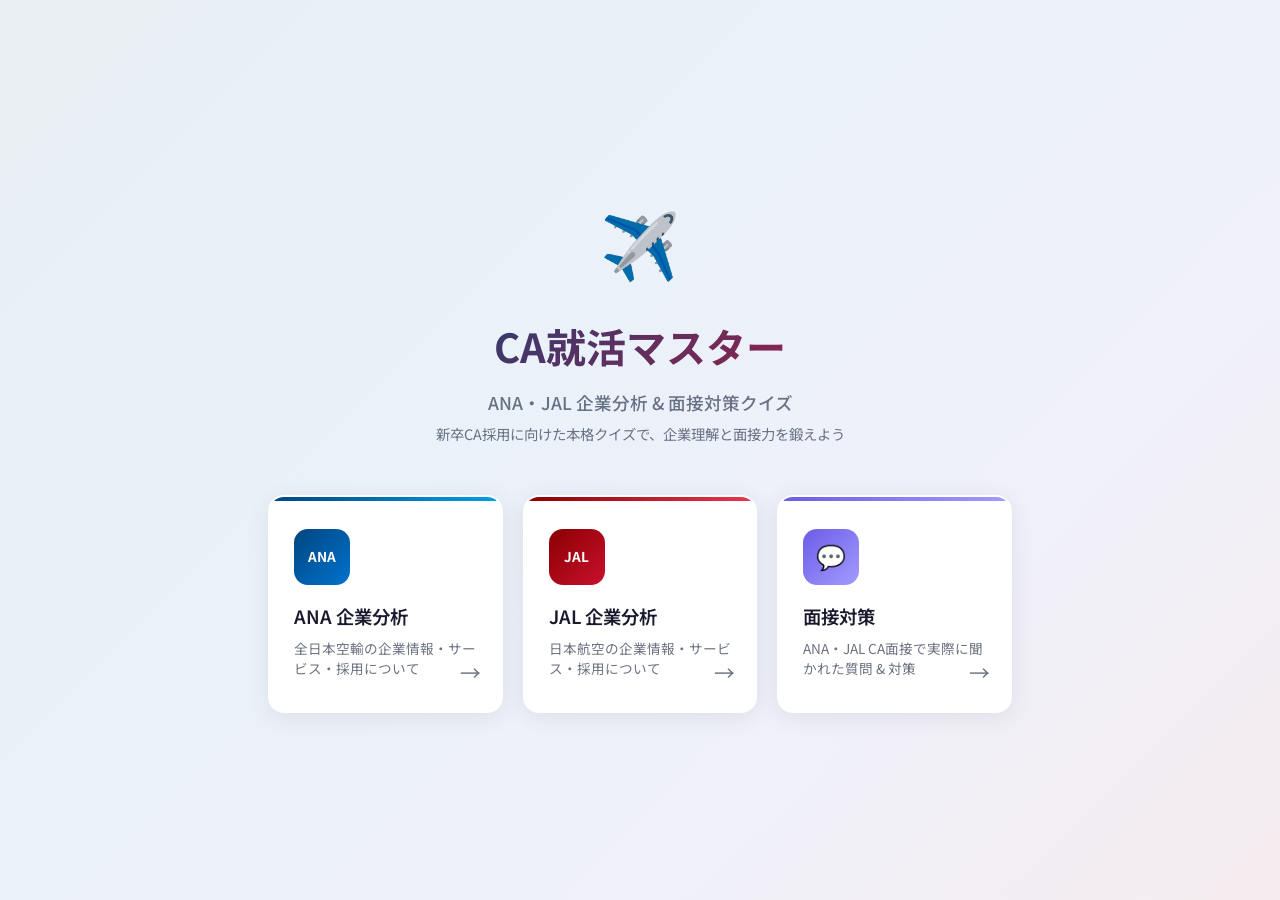
==== index.html @ 0b254e96 "CA就活マスター — ANA・JAL企業分析&面接対策クイズサイト" ====
<!DOCTYPE html>
<html lang="ja">
<head>
  <meta charset="UTF-8">
  <meta name="viewport" content="width=device-width, initial-scale=1.0">
  <title>CA就活マスター — ANA・JAL 企業分析 & 面接対策クイズ</title>
  <link rel="preconnect" href="https://fonts.googleapis.com">
  <link rel="preconnect" href="https://fonts.gstatic.com" crossorigin>
  <link href="https://fonts.googleapis.com/css2?family=Noto+Sans+JP:wght@300;400;500;600;700&display=swap" rel="stylesheet">
  <link rel="stylesheet" href="style.css">
  <link rel="manifest" href="manifest.json">
  <meta name="theme-color" content="#00467F">
  <meta name="apple-mobile-web-app-capable" content="yes">
  <meta name="apple-mobile-web-app-status-bar-style" content="black-translucent">
  <meta name="apple-mobile-web-app-title" content="CA就活マスター">
  <link rel="apple-touch-icon" href="icon-192.png">
</head>
<body>
  <!-- ===== Landing Page ===== -->
  <div id="landing" class="page active">
    <div class="hero">
      <div class="hero-bg"></div>
      <div class="hero-content">
        <div class="logo-icon">✈️</div>
        <h1>CA就活マスター</h1>
        <p class="subtitle">ANA・JAL 企業分析 & 面接対策クイズ</p>
        <p class="desc">新卒CA採用に向けた本格クイズで、企業理解と面接力を鍛えよう</p>

        <div class="mode-cards">
          <div class="mode-card ana-card" onclick="startQuiz('ana')">
            <div class="airline-logo ana-logo">ANA</div>
            <h3>ANA 企業分析</h3>
            <p>全日本空輸の企業情報・サービス・採用について</p>
            <span class="card-arrow">→</span>
          </div>
          <div class="mode-card jal-card" onclick="startQuiz('jal')">
            <div class="airline-logo jal-logo">JAL</div>
            <h3>JAL 企業分析</h3>
            <p>日本航空の企業情報・サービス・採用について</p>
            <span class="card-arrow">→</span>
          </div>
          <div class="mode-card interview-card" onclick="startQuiz('interview')">
            <div class="airline-logo interview-logo">💬</div>
            <h3>面接対策</h3>
            <p>ANA・JAL CA面接で実際に聞かれた質問 & 対策</p>
            <span class="card-arrow">→</span>
          </div>
        </div>
      </div>
    </div>
  </div>

  <!-- ===== Difficulty Select ===== -->
  <div id="difficulty" class="page">
    <div class="container">
      <button class="back-btn" onclick="goBack('landing')">← 戻る</button>
      <div class="difficulty-header">
        <div id="diff-icon" class="airline-logo"></div>
        <h2 id="diff-title"></h2>
      </div>
      <div class="difficulty-cards">
        <div class="diff-card beginner" onclick="selectDifficulty('beginner')">
          <div class="diff-badge">⭐</div>
          <h3>初級</h3>
          <p>基本的な企業情報・サービス知識</p>
          <span class="question-count">10問</span>
        </div>
        <div class="diff-card intermediate" onclick="selectDifficulty('intermediate')">
          <div class="diff-badge">⭐⭐</div>
          <h3>中級</h3>
          <p>より深い企業理解・業界知識</p>
          <span class="question-count">10問</span>
        </div>
        <div class="diff-card advanced" onclick="selectDifficulty('advanced')">
          <div class="diff-badge">⭐⭐⭐</div>
          <h3>上級</h3>
          <p>面接で差がつく専門知識</p>
          <span class="question-count">10問</span>
        </div>
      </div>
    </div>
  </div>

  <!-- ===== Quiz Page ===== -->
  <div id="quiz" class="page">
    <div class="container">
      <div class="quiz-header">
        <button class="back-btn" onclick="goBack('difficulty')">← 戻る</button>
        <div class="quiz-progress">
          <span id="q-current">1</span> / <span id="q-total">10</span>
        </div>
        <div class="progress-bar">
          <div id="progress-fill" class="progress-fill"></div>
        </div>
      </div>

      <div id="quiz-content" class="quiz-content">
        <div class="question-badge" id="q-badge"></div>
        <h2 id="q-text" class="question-text"></h2>

        <div id="choices" class="choices"></div>

        <div id="explanation" class="explanation hidden">
          <div id="exp-icon" class="exp-icon"></div>
          <p id="exp-text"></p>
          <p id="exp-source" class="exp-source"></p>
        </div>

        <button id="next-btn" class="next-btn hidden" onclick="nextQuestion()">
          次の問題 →
        </button>
      </div>
    </div>
  </div>

  <!-- ===== Result Page ===== -->
  <div id="result" class="page">
    <div class="container">
      <div class="result-card">
        <div id="result-icon" class="result-icon"></div>
        <h2 id="result-title"></h2>
        <div class="score-display">
          <span id="score-num" class="score-num"></span>
          <span class="score-label">/ 10 正解</span>
        </div>
        <div id="score-bar" class="score-bar">
          <div id="score-fill" class="score-fill"></div>
        </div>
        <p id="result-msg" class="result-msg"></p>

        <div id="result-review" class="result-review"></div>

        <div class="result-actions">
          <button class="retry-btn" onclick="retryQuiz()">もう一度チャレンジ</button>
          <button class="home-btn" onclick="goBack('landing')">トップに戻る</button>
        </div>
      </div>
    </div>
  </div>

  <script src="quiz-data.js"></script>
  <script src="app.js"></script>
  <script>
    if ('serviceWorker' in navigator) {
      navigator.serviceWorker.register('/sw.js');
    }
  </script>
</body>
</html>
---- style.css ----
/* ===== Reset & Base ===== */
*, *::before, *::after {
  margin: 0;
  padding: 0;
  box-sizing: border-box;
}

:root {
  --ana-blue: #00467F;
  --ana-light: #0072CE;
  --ana-accent: #00A0E9;
  --jal-red: #C8102E;
  --jal-dark: #8B0000;
  --jal-accent: #E8384F;
  --interview-purple: #6C5CE7;
  --interview-light: #A29BFE;
  --bg: #F8FAFB;
  --card-bg: #FFFFFF;
  --text: #1A1A2E;
  --text-sub: #6B7280;
  --correct: #10B981;
  --wrong: #EF4444;
  --border: #E5E7EB;
  --shadow: 0 4px 24px rgba(0,0,0,0.08);
  --shadow-hover: 0 8px 32px rgba(0,0,0,0.12);
  --radius: 16px;
  --radius-sm: 12px;
}

body {
  font-family: 'Noto Sans JP', sans-serif;
  background: var(--bg);
  color: var(--text);
  line-height: 1.7;
  -webkit-font-smoothing: antialiased;
  overflow-x: hidden;
}

/* ===== Page System ===== */
.page {
  display: none;
  min-height: 100vh;
  animation: fadeIn 0.4s ease;
}
.page.active {
  display: block;
}

@keyframes fadeIn {
  from { opacity: 0; transform: translateY(12px); }
  to { opacity: 1; transform: translateY(0); }
}

@keyframes slideUp {
  from { opacity: 0; transform: translateY(20px); }
  to { opacity: 1; transform: translateY(0); }
}

@keyframes pop {
  0% { transform: scale(0.8); opacity: 0; }
  60% { transform: scale(1.05); }
  100% { transform: scale(1); opacity: 1; }
}

@keyframes shake {
  0%, 100% { transform: translateX(0); }
  20%, 60% { transform: translateX(-6px); }
  40%, 80% { transform: translateX(6px); }
}

.container {
  max-width: 720px;
  margin: 0 auto;
  padding: 24px 20px;
}

/* ===== Hero / Landing ===== */
.hero {
  min-height: 100vh;
  display: flex;
  align-items: center;
  justify-content: center;
  position: relative;
  overflow: hidden;
}

.hero-bg {
  position: absolute;
  inset: 0;
  background: linear-gradient(135deg, #00467F 0%, #0072CE 30%, #6C5CE7 70%, #C8102E 100%);
  opacity: 0.06;
}

.hero-content {
  text-align: center;
  padding: 40px 20px;
  max-width: 800px;
  width: 100%;
}

.logo-icon {
  font-size: 64px;
  margin-bottom: 16px;
  animation: pop 0.6s ease;
}

.hero h1 {
  font-size: 2.5rem;
  font-weight: 700;
  background: linear-gradient(135deg, var(--ana-blue), var(--jal-red));
  -webkit-background-clip: text;
  -webkit-text-fill-color: transparent;
  background-clip: text;
  margin-bottom: 8px;
}

.subtitle {
  font-size: 1.1rem;
  color: var(--text-sub);
  font-weight: 500;
  margin-bottom: 4px;
}

.desc {
  font-size: 0.9rem;
  color: var(--text-sub);
  margin-bottom: 48px;
}

/* ===== Mode Cards ===== */
.mode-cards {
  display: grid;
  grid-template-columns: repeat(auto-fit, minmax(220px, 1fr));
  gap: 20px;
  padding: 0 8px;
}

.mode-card {
  background: var(--card-bg);
  border-radius: var(--radius);
  padding: 32px 24px;
  cursor: pointer;
  transition: all 0.3s ease;
  box-shadow: var(--shadow);
  border: 2px solid transparent;
  position: relative;
  overflow: hidden;
  text-align: left;
}

.mode-card::before {
  content: '';
  position: absolute;
  top: 0;
  left: 0;
  right: 0;
  height: 4px;
}

.ana-card::before { background: linear-gradient(90deg, var(--ana-blue), var(--ana-accent)); }
.jal-card::before { background: linear-gradient(90deg, var(--jal-dark), var(--jal-accent)); }
.interview-card::before { background: linear-gradient(90deg, var(--interview-purple), var(--interview-light)); }

.mode-card:hover {
  transform: translateY(-4px);
  box-shadow: var(--shadow-hover);
}
.ana-card:hover { border-color: var(--ana-accent); }
.jal-card:hover { border-color: var(--jal-accent); }
.interview-card:hover { border-color: var(--interview-light); }

.airline-logo {
  width: 56px;
  height: 56px;
  border-radius: 14px;
  display: flex;
  align-items: center;
  justify-content: center;
  font-weight: 700;
  font-size: 0.85rem;
  color: white;
  margin-bottom: 16px;
}

.ana-logo { background: linear-gradient(135deg, var(--ana-blue), var(--ana-light)); }
.jal-logo { background: linear-gradient(135deg, var(--jal-dark), var(--jal-red)); }
.interview-logo { background: linear-gradient(135deg, var(--interview-purple), var(--interview-light)); font-size: 1.5rem; }

.mode-card h3 {
  font-size: 1.15rem;
  font-weight: 600;
  margin-bottom: 6px;
}

.mode-card p {
  font-size: 0.85rem;
  color: var(--text-sub);
  line-height: 1.5;
}

.card-arrow {
  position: absolute;
  bottom: 20px;
  right: 20px;
  font-size: 1.3rem;
  color: var(--text-sub);
  transition: transform 0.3s;
}
.mode-card:hover .card-arrow {
  transform: translateX(4px);
}

/* ===== Back Button ===== */
.back-btn {
  background: none;
  border: none;
  color: var(--text-sub);
  font-size: 0.95rem;
  cursor: pointer;
  padding: 8px 0;
  font-family: inherit;
  transition: color 0.2s;
}
.back-btn:hover {
  color: var(--text);
}

/* ===== Difficulty Page ===== */
.difficulty-header {
  text-align: center;
  margin: 24px 0 40px;
}
.difficulty-header .airline-logo {
  margin: 0 auto 12px;
}
.difficulty-header h2 {
  font-size: 1.5rem;
  font-weight: 600;
}

.difficulty-cards {
  display: grid;
  gap: 16px;
}

.diff-card {
  background: var(--card-bg);
  border-radius: var(--radius);
  padding: 28px 24px;
  cursor: pointer;
  transition: all 0.3s ease;
  box-shadow: var(--shadow);
  border: 2px solid transparent;
  display: flex;
  align-items: center;
  gap: 20px;
  position: relative;
}

.diff-card:hover {
  transform: translateY(-2px);
  box-shadow: var(--shadow-hover);
  border-color: var(--ana-accent);
}

.diff-badge {
  font-size: 1.2rem;
  flex-shrink: 0;
  width: 48px;
  text-align: center;
}

.diff-card h3 {
  font-size: 1.1rem;
  font-weight: 600;
  margin-bottom: 2px;
}

.diff-card p {
  font-size: 0.85rem;
  color: var(--text-sub);
}

.question-count {
  position: absolute;
  right: 24px;
  top: 50%;
  transform: translateY(-50%);
  background: var(--bg);
  padding: 4px 12px;
  border-radius: 20px;
  font-size: 0.8rem;
  color: var(--text-sub);
  font-weight: 500;
}

/* ===== Quiz Page ===== */
.quiz-header {
  margin-bottom: 32px;
}

.quiz-progress {
  text-align: center;
  font-size: 0.9rem;
  color: var(--text-sub);
  margin: 16px 0 8px;
  font-weight: 500;
}
#q-current { font-weight: 700; color: var(--text); font-size: 1.1rem; }

.progress-bar {
  height: 6px;
  background: var(--border);
  border-radius: 3px;
  overflow: hidden;
}
.progress-fill {
  height: 100%;
  background: linear-gradient(90deg, var(--ana-blue), var(--ana-accent));
  border-radius: 3px;
  transition: width 0.4s ease;
  width: 10%;
}

.quiz-content {
  background: var(--card-bg);
  border-radius: var(--radius);
  padding: 36px 28px;
  box-shadow: var(--shadow);
  animation: slideUp 0.4s ease;
}

.question-badge {
  display: inline-block;
  padding: 4px 14px;
  border-radius: 20px;
  font-size: 0.75rem;
  font-weight: 600;
  margin-bottom: 16px;
  color: white;
}
.question-badge.ana { background: var(--ana-blue); }
.question-badge.jal { background: var(--jal-red); }
.question-badge.interview { background: var(--interview-purple); }

.question-text {
  font-size: 1.15rem;
  font-weight: 600;
  line-height: 1.8;
  margin-bottom: 28px;
}

/* ===== Choices ===== */
.choices {
  display: grid;
  gap: 12px;
}

.choice-btn {
  width: 100%;
  text-align: left;
  padding: 16px 20px;
  border: 2px solid var(--border);
  border-radius: var(--radius-sm);
  background: var(--card-bg);
  font-size: 0.95rem;
  font-family: inherit;
  cursor: pointer;
  transition: all 0.2s ease;
  line-height: 1.6;
  display: flex;
  align-items: flex-start;
  gap: 12px;
}

.choice-label {
  flex-shrink: 0;
  width: 28px;
  height: 28px;
  border-radius: 8px;
  background: var(--bg);
  display: flex;
  align-items: center;
  justify-content: center;
  font-weight: 600;
  font-size: 0.85rem;
  color: var(--text-sub);
  transition: all 0.2s;
}

.choice-btn:hover:not(.answered) {
  border-color: var(--ana-accent);
  background: #F0F9FF;
}
.choice-btn:hover:not(.answered) .choice-label {
  background: var(--ana-accent);
  color: white;
}

.choice-btn.correct {
  border-color: var(--correct);
  background: #ECFDF5;
  animation: pop 0.3s ease;
}
.choice-btn.correct .choice-label {
  background: var(--correct);
  color: white;
}

.choice-btn.wrong {
  border-color: var(--wrong);
  background: #FEF2F2;
  animation: shake 0.4s ease;
}
.choice-btn.wrong .choice-label {
  background: var(--wrong);
  color: white;
}

.choice-btn.answered {
  cursor: default;
  opacity: 0.7;
}
.choice-btn.correct.answered,
.choice-btn.wrong.answered {
  opacity: 1;
}

/* ===== Explanation ===== */
.explanation {
  margin-top: 24px;
  padding: 20px;
  border-radius: var(--radius-sm);
  background: #F0F9FF;
  border-left: 4px solid var(--ana-accent);
  animation: slideUp 0.3s ease;
}
.explanation.wrong-exp {
  background: #FFF7ED;
  border-left-color: #F59E0B;
}

.exp-icon {
  font-size: 1.2rem;
  margin-bottom: 8px;
}

.explanation p {
  font-size: 0.9rem;
  line-height: 1.7;
}

.exp-source {
  margin-top: 8px;
  font-size: 0.8rem;
  color: var(--text-sub);
  font-style: italic;
}

.hidden {
  display: none !important;
}

/* ===== Next Button ===== */
.next-btn {
  display: block;
  width: 100%;
  margin-top: 24px;
  padding: 16px;
  border: none;
  border-radius: var(--radius-sm);
  background: linear-gradient(135deg, var(--ana-blue), var(--ana-accent));
  color: white;
  font-size: 1rem;
  font-weight: 600;
  font-family: inherit;
  cursor: pointer;
  transition: all 0.3s;
}
.next-btn:hover {
  transform: translateY(-1px);
  box-shadow: 0 4px 16px rgba(0,114,206,0.3);
}

/* ===== Result Page ===== */
.result-card {
  background: var(--card-bg);
  border-radius: var(--radius);
  padding: 48px 32px;
  box-shadow: var(--shadow);
  text-align: center;
  margin-top: 40px;
  animation: pop 0.5s ease;
}

.result-icon {
  font-size: 64px;
  margin-bottom: 16px;
}

.result-card h2 {
  font-size: 1.5rem;
  font-weight: 700;
  margin-bottom: 24px;
}

.score-display {
  display: flex;
  align-items: baseline;
  justify-content: center;
  gap: 8px;
  margin-bottom: 16px;
}

.score-num {
  font-size: 3.5rem;
  font-weight: 700;
  background: linear-gradient(135deg, var(--ana-blue), var(--ana-accent));
  -webkit-background-clip: text;
  -webkit-text-fill-color: transparent;
  background-clip: text;
}

.score-label {
  font-size: 1.1rem;
  color: var(--text-sub);
}

.score-bar {
  height: 8px;
  background: var(--border);
  border-radius: 4px;
  overflow: hidden;
  margin-bottom: 24px;
  max-width: 300px;
  margin-left: auto;
  margin-right: auto;
}

.score-fill {
  height: 100%;
  border-radius: 4px;
  transition: width 1s ease;
  width: 0%;
}

.result-msg {
  font-size: 0.95rem;
  color: var(--text-sub);
  line-height: 1.7;
  margin-bottom: 32px;
}

/* ===== Result Review ===== */
.result-review {
  text-align: left;
  margin-bottom: 32px;
}

.review-item {
  padding: 14px 16px;
  border-radius: var(--radius-sm);
  margin-bottom: 8px;
  font-size: 0.85rem;
  line-height: 1.6;
  display: flex;
  align-items: flex-start;
  gap: 10px;
}

.review-item.review-correct {
  background: #ECFDF5;
}
.review-item.review-wrong {
  background: #FEF2F2;
}

.review-icon {
  flex-shrink: 0;
  font-size: 1rem;
}

.review-text {
  flex: 1;
}

.review-q {
  font-weight: 500;
  margin-bottom: 2px;
}

.review-a {
  color: var(--text-sub);
  font-size: 0.8rem;
}

/* ===== Result Actions ===== */
.result-actions {
  display: flex;
  gap: 12px;
  justify-content: center;
  flex-wrap: wrap;
}

.retry-btn, .home-btn {
  padding: 14px 32px;
  border-radius: var(--radius-sm);
  font-size: 0.95rem;
  font-weight: 600;
  font-family: inherit;
  cursor: pointer;
  transition: all 0.3s;
  border: none;
}

.retry-btn {
  background: linear-gradient(135deg, var(--ana-blue), var(--ana-accent));
  color: white;
}
.retry-btn:hover {
  transform: translateY(-1px);
  box-shadow: 0 4px 16px rgba(0,114,206,0.3);
}

.home-btn {
  background: var(--bg);
  color: var(--text);
  border: 2px solid var(--border);
}
.home-btn:hover {
  border-color: var(--ana-accent);
}

/* ===== Responsive ===== */
@media (max-width: 640px) {
  .hero h1 { font-size: 1.8rem; }
  .mode-cards { grid-template-columns: 1fr; }
  .quiz-content { padding: 24px 18px; }
  .result-card { padding: 32px 20px; }
  .score-num { font-size: 2.8rem; }
  .question-count { position: static; margin-top: 8px; display: inline-block; }
  .diff-card { flex-wrap: wrap; }
}
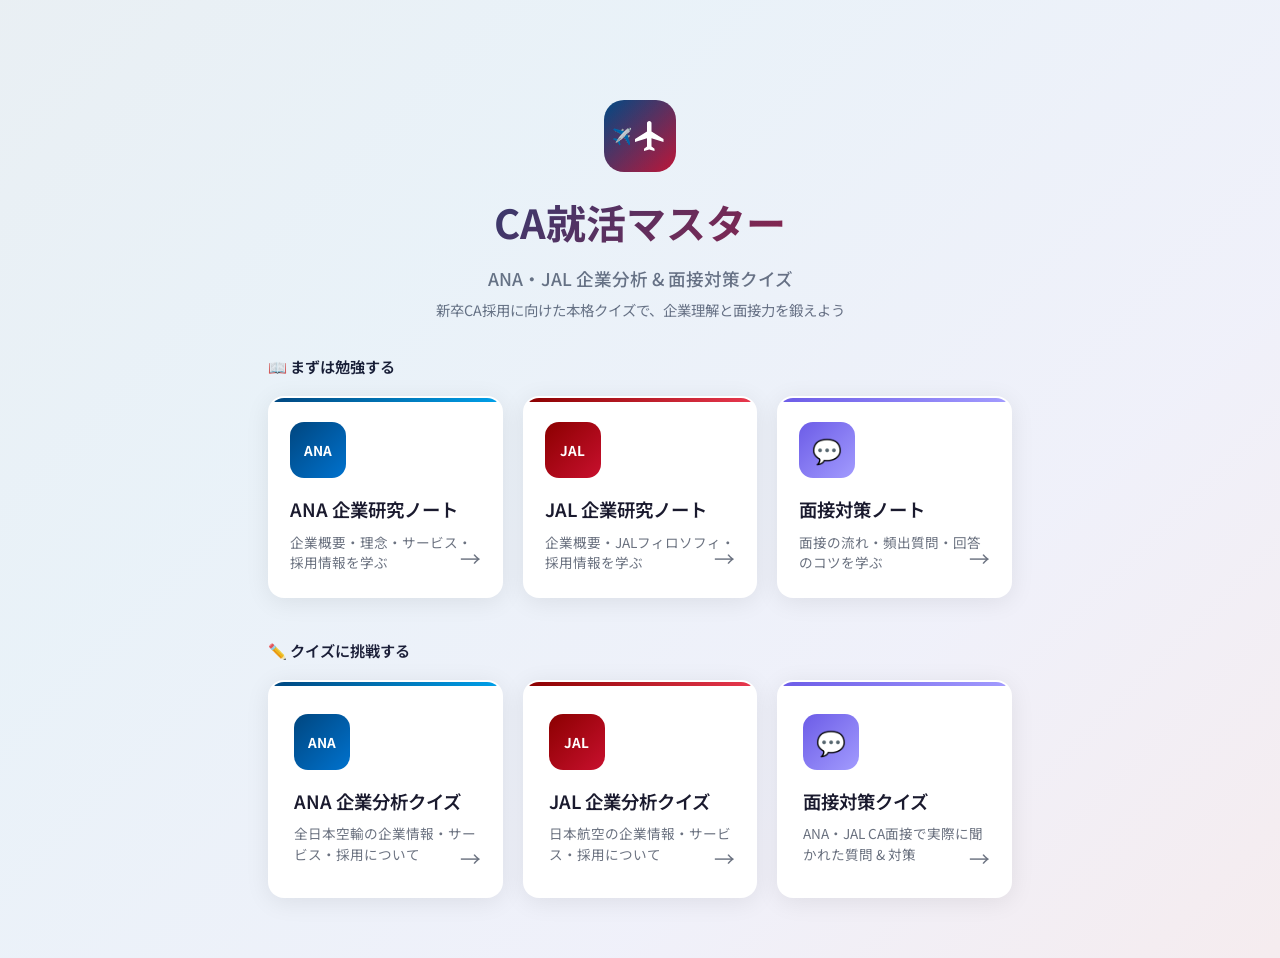
==== commit 6573c448: "feat: 勉強ページ・間違い問題まとめ・出典リンク・トップ戻りボタン追加" ====
--- a/index.html
+++ b/index.html
@@ -16,6 +16,11 @@
   <link rel="apple-touch-icon" href="icon-192.png">
 </head>
 <body>
+  <!-- ===== Scroll to Top Button ===== -->
+  <button id="scroll-top-btn" class="scroll-top-btn" onclick="scrollToTop()" title="トップに戻る">
+    ✈️
+  </button>
+
   <!-- ===== Landing Page ===== -->
   <div id="landing" class="page active">
     <div class="hero">
@@ -26,26 +31,61 @@
         <p class="subtitle">ANA・JAL 企業分析 & 面接対策クイズ</p>
         <p class="desc">新卒CA採用に向けた本格クイズで、企業理解と面接力を鍛えよう</p>
 
+        <div class="section-label">📖 まずは勉強する</div>
+        <div class="mode-cards study-cards">
+          <div class="mode-card study-card ana-card" onclick="showStudy('ana')">
+            <div class="airline-logo ana-logo">ANA</div>
+            <h3>ANA 企業研究ノート</h3>
+            <p>企業概要・理念・サービス・採用情報を学ぶ</p>
+            <span class="card-arrow">→</span>
+          </div>
+          <div class="mode-card study-card jal-card" onclick="showStudy('jal')">
+            <div class="airline-logo jal-logo">JAL</div>
+            <h3>JAL 企業研究ノート</h3>
+            <p>企業概要・JALフィロソフィ・採用情報を学ぶ</p>
+            <span class="card-arrow">→</span>
+          </div>
+          <div class="mode-card study-card interview-card" onclick="showStudy('interview')">
+            <div class="airline-logo interview-logo">💬</div>
+            <h3>面接対策ノート</h3>
+            <p>面接の流れ・頻出質問・回答のコツを学ぶ</p>
+            <span class="card-arrow">→</span>
+          </div>
+        </div>
+
+        <div class="section-label" style="margin-top:40px;">✏️ クイズに挑戦する</div>
         <div class="mode-cards">
           <div class="mode-card ana-card" onclick="startQuiz('ana')">
             <div class="airline-logo ana-logo">ANA</div>
-            <h3>ANA 企業分析</h3>
+            <h3>ANA 企業分析クイズ</h3>
             <p>全日本空輸の企業情報・サービス・採用について</p>
             <span class="card-arrow">→</span>
           </div>
           <div class="mode-card jal-card" onclick="startQuiz('jal')">
             <div class="airline-logo jal-logo">JAL</div>
-            <h3>JAL 企業分析</h3>
+            <h3>JAL 企業分析クイズ</h3>
             <p>日本航空の企業情報・サービス・採用について</p>
             <span class="card-arrow">→</span>
           </div>
           <div class="mode-card interview-card" onclick="startQuiz('interview')">
             <div class="airline-logo interview-logo">💬</div>
-            <h3>面接対策</h3>
+            <h3>面接対策クイズ</h3>
             <p>ANA・JAL CA面接で実際に聞かれた質問 & 対策</p>
             <span class="card-arrow">→</span>
           </div>
         </div>
+      </div>
+    </div>
+  </div>
+
+  <!-- ===== Study Page ===== -->
+  <div id="study" class="page">
+    <div class="container">
+      <button class="back-btn" onclick="goBack('landing')">← トップに戻る</button>
+      <div id="study-content" class="study-content"></div>
+      <div class="study-actions">
+        <button class="retry-btn" id="study-quiz-btn" onclick="startQuizFromStudy()">📝 このジャンルのクイズに挑戦 →</button>
+        <button class="home-btn" onclick="goBack('landing')">← トップに戻る</button>
       </div>
     </div>
   </div>
@@ -128,7 +168,18 @@
         </div>
         <p id="result-msg" class="result-msg"></p>
 
-        <div id="result-review" class="result-review"></div>
+        <!-- Wrong answers summary -->
+        <div id="wrong-summary" class="wrong-summary hidden">
+          <h3 class="wrong-summary-title">❌ 間違えた問題まとめ</h3>
+          <p class="wrong-summary-desc">復習して次は正解を目指そう！</p>
+          <div id="wrong-list" class="wrong-list"></div>
+        </div>
+
+        <!-- Full review toggle -->
+        <details class="review-details">
+          <summary class="review-toggle">📋 全問の解答一覧を見る</summary>
+          <div id="result-review" class="result-review"></div>
+        </details>
 
         <div class="result-actions">
           <button class="retry-btn" onclick="retryQuiz()">もう一度チャレンジ</button>
@@ -139,6 +190,7 @@
   </div>
 
   <script src="quiz-data.js"></script>
+  <script src="study-data.js"></script>
   <script src="app.js"></script>
   <script>
     if ('serviceWorker' in navigator) {
--- a/style.css
+++ b/style.css
@@ -74,14 +74,58 @@
   padding: 24px 20px;
 }
 
+/* ===== Scroll to Top Button ===== */
+.scroll-top-btn {
+  position: fixed;
+  bottom: 24px;
+  right: 24px;
+  width: 52px;
+  height: 52px;
+  border-radius: 50%;
+  background: linear-gradient(135deg, var(--ana-blue), var(--ana-accent));
+  border: none;
+  cursor: pointer;
+  box-shadow: 0 4px 16px rgba(0,70,127,0.35);
+  z-index: 1000;
+  opacity: 0;
+  transform: translateY(20px);
+  transition: all 0.3s ease;
+  pointer-events: none;
+  display: flex;
+  align-items: center;
+  justify-content: center;
+}
+
+.scroll-top-btn.visible {
+  opacity: 1;
+  transform: translateY(0);
+  pointer-events: all;
+}
+
+.scroll-top-btn:hover {
+  transform: translateY(-3px);
+  box-shadow: 0 6px 24px rgba(0,70,127,0.45);
+}
+
+.scroll-top-btn::before {
+  content: '';
+  display: block;
+  width: 12px;
+  height: 12px;
+  border-top: 3px solid white;
+  border-right: 3px solid white;
+  transform: rotate(-45deg) translateY(3px);
+}
+
 /* ===== Hero / Landing ===== */
 .hero {
   min-height: 100vh;
   display: flex;
-  align-items: center;
+  align-items: flex-start;
   justify-content: center;
   position: relative;
   overflow: hidden;
+  padding-top: 60px;
 }
 
 .hero-bg {
@@ -93,15 +137,31 @@
 
 .hero-content {
   text-align: center;
-  padding: 40px 20px;
+  padding: 40px 20px 60px;
   max-width: 800px;
   width: 100%;
 }
 
 .logo-icon {
-  font-size: 64px;
-  margin-bottom: 16px;
+  width: 72px;
+  height: 72px;
+  margin: 0 auto 16px;
+  background: linear-gradient(135deg, var(--ana-blue), var(--jal-red));
+  border-radius: 20px;
+  display: flex;
+  align-items: center;
+  justify-content: center;
   animation: pop 0.6s ease;
+}
+
+.logo-icon::after {
+  content: '';
+  display: block;
+  width: 36px;
+  height: 36px;
+  background: white;
+  -webkit-mask: url("data:image/svg+xml,%3Csvg xmlns='http://www.w3.org/2000/svg' viewBox='0 0 24 24'%3E%3Cpath d='M21 16v-2l-8-5V3.5c0-.83-.67-1.5-1.5-1.5S10 2.67 10 3.5V9l-8 5v2l8-2.5V19l-2 1.5V22l3.5-1 3.5 1v-1.5L13 19v-5.5l8 2.5z'/%3E%3C/svg%3E") center/contain no-repeat;
+  mask: url("data:image/svg+xml,%3Csvg xmlns='http://www.w3.org/2000/svg' viewBox='0 0 24 24'%3E%3Cpath d='M21 16v-2l-8-5V3.5c0-.83-.67-1.5-1.5-1.5S10 2.67 10 3.5V9l-8 5v2l8-2.5V19l-2 1.5V22l3.5-1 3.5 1v-1.5L13 19v-5.5l8 2.5z'/%3E%3C/svg%3E") center/contain no-repeat;
 }
 
 .hero h1 {
@@ -124,7 +184,17 @@
 .desc {
   font-size: 0.9rem;
   color: var(--text-sub);
-  margin-bottom: 48px;
+  margin-bottom: 32px;
+}
+
+/* ===== Section Label ===== */
+.section-label {
+  font-size: 0.95rem;
+  font-weight: 600;
+  color: var(--text);
+  margin-bottom: 16px;
+  text-align: left;
+  padding-left: 8px;
 }
 
 /* ===== Mode Cards ===== */
@@ -168,6 +238,11 @@
 .ana-card:hover { border-color: var(--ana-accent); }
 .jal-card:hover { border-color: var(--jal-accent); }
 .interview-card:hover { border-color: var(--interview-light); }
+
+/* Study card styling */
+.study-card { padding: 24px 20px; }
+.study-card h3 { font-size: 1rem; }
+.study-card p { font-size: 0.8rem; }
 
 .airline-logo {
   width: 56px;
@@ -456,6 +531,13 @@
   color: var(--text-sub);
   font-style: italic;
 }
+.exp-source a {
+  color: var(--ana-light);
+  text-decoration: none;
+}
+.exp-source a:hover {
+  text-decoration: underline;
+}
 
 .hidden {
   display: none !important;
@@ -551,10 +633,128 @@
   margin-bottom: 32px;
 }
 
+/* ===== Wrong Answers Summary ===== */
+.wrong-summary {
+  text-align: left;
+  margin-bottom: 24px;
+  padding: 24px;
+  background: #FFF7ED;
+  border-radius: var(--radius);
+  border: 1px solid #FED7AA;
+}
+
+.wrong-summary-title {
+  font-size: 1.1rem;
+  font-weight: 700;
+  margin-bottom: 4px;
+  color: var(--text);
+}
+
+.wrong-summary-desc {
+  font-size: 0.85rem;
+  color: var(--text-sub);
+  margin-bottom: 20px;
+}
+
+.wrong-card {
+  background: white;
+  border-radius: var(--radius-sm);
+  padding: 20px;
+  margin-bottom: 12px;
+  border: 1px solid #FED7AA;
+}
+
+.wrong-card-header {
+  margin-bottom: 8px;
+}
+
+.wrong-num {
+  font-weight: 600;
+  font-size: 0.9rem;
+}
+
+.wrong-question {
+  font-weight: 600;
+  font-size: 0.95rem;
+  line-height: 1.6;
+  margin-bottom: 12px;
+}
+
+.wrong-answers {
+  margin-bottom: 12px;
+}
+
+.wrong-your {
+  color: var(--wrong);
+  font-size: 0.85rem;
+  margin-bottom: 4px;
+  text-decoration: line-through;
+  opacity: 0.7;
+}
+
+.wrong-correct {
+  color: var(--correct);
+  font-size: 0.9rem;
+  font-weight: 600;
+}
+
+.wrong-label {
+  font-weight: 500;
+  margin-right: 4px;
+}
+
+.wrong-explanation {
+  font-size: 0.85rem;
+  line-height: 1.6;
+  color: var(--text-sub);
+  padding: 12px;
+  background: #F8FAFB;
+  border-radius: 8px;
+  margin-bottom: 8px;
+}
+
+.wrong-source {
+  font-size: 0.8rem;
+  color: var(--text-sub);
+}
+.wrong-source a {
+  color: var(--ana-light);
+  text-decoration: none;
+}
+.wrong-source a:hover {
+  text-decoration: underline;
+}
+
+/* ===== Review Toggle ===== */
+.review-details {
+  text-align: left;
+  margin-bottom: 24px;
+}
+
+.review-toggle {
+  font-size: 0.9rem;
+  font-weight: 600;
+  color: var(--text-sub);
+  cursor: pointer;
+  padding: 12px 0;
+  list-style: none;
+  user-select: none;
+}
+.review-toggle::-webkit-details-marker { display: none; }
+.review-toggle::before {
+  content: '▶ ';
+  font-size: 0.7rem;
+  transition: transform 0.2s;
+  display: inline-block;
+}
+.review-details[open] .review-toggle::before {
+  transform: rotate(90deg);
+}
+
 /* ===== Result Review ===== */
 .result-review {
   text-align: left;
-  margin-bottom: 32px;
+  margin-top: 12px;
 }
 
 .review-item {
@@ -631,8 +831,287 @@
   border-color: var(--ana-accent);
 }
 
+/* ===== Study Page ===== */
+.study-content {
+  margin: 16px 0;
+}
+
+.study-header {
+  text-align: center;
+  padding: 32px 0 24px;
+}
+
+.study-header h2 {
+  font-size: 1.5rem;
+  font-weight: 700;
+  margin-bottom: 4px;
+}
+
+.study-subtitle {
+  font-size: 0.9rem;
+  color: var(--text-sub);
+}
+
+.study-section {
+  background: var(--card-bg);
+  border-radius: var(--radius);
+  padding: 28px 24px;
+  margin-bottom: 20px;
+  box-shadow: var(--shadow);
+}
+
+.study-section h3 {
+  font-size: 1.15rem;
+  font-weight: 700;
+  margin-bottom: 16px;
+  padding-bottom: 8px;
+  border-bottom: 2px solid var(--border);
+}
+
+.study-section h4 {
+  font-size: 0.95rem;
+  font-weight: 600;
+  margin: 16px 0 8px;
+}
+
+.study-table {
+  width: 100%;
+  border-collapse: collapse;
+  font-size: 0.85rem;
+}
+
+.study-table th {
+  text-align: left;
+  padding: 10px 12px;
+  background: #F1F5F9;
+  font-weight: 600;
+  white-space: nowrap;
+  width: 120px;
+  border-bottom: 1px solid var(--border);
+}
+
+.study-table td {
+  padding: 10px 12px;
+  border-bottom: 1px solid var(--border);
+}
+
+.compare-table th {
+  text-align: center;
+}
+.ana-th { background: #EBF5FF !important; color: var(--ana-blue); }
+.jal-th { background: #FFF1F2 !important; color: var(--jal-dark); }
+.compare-table td { text-align: center; }
+
+.study-highlight {
+  border-radius: var(--radius-sm);
+  padding: 20px;
+  background: #F0F9FF;
+  border-left: 4px solid var(--ana-accent);
+}
+
+.jal-highlight {
+  background: #FFF7F7;
+  border-left-color: var(--jal-red);
+}
+
+.highlight-item {
+  margin-bottom: 14px;
+}
+.highlight-item:last-child { margin-bottom: 0; }
+.highlight-item strong { font-size: 0.85rem; color: var(--text-sub); }
+.highlight-item p { font-size: 0.9rem; margin-top: 2px; }
+
+.study-list {
+  list-style: none;
+  padding: 0;
+}
+.study-list li {
+  padding: 8px 0;
+  border-bottom: 1px solid var(--border);
+  font-size: 0.9rem;
+  line-height: 1.6;
+}
+.study-list li:last-child { border-bottom: none; }
+
+.study-tip {
+  margin-top: 16px;
+  padding: 12px 16px;
+  background: #FFFBEB;
+  border-radius: 8px;
+  font-size: 0.85rem;
+  border: 1px solid #FDE68A;
+}
+
+.study-source {
+  margin-top: 12px;
+  font-size: 0.8rem;
+  color: var(--text-sub);
+}
+.study-source a {
+  color: var(--ana-light);
+  text-decoration: none;
+}
+.study-source a:hover { text-decoration: underline; }
+
+.study-note {
+  padding: 16px;
+  background: #F8FAFB;
+  border-radius: 8px;
+  border-left: 3px solid var(--ana-accent);
+  font-size: 0.9rem;
+  line-height: 1.7;
+  margin-bottom: 12px;
+}
+
+/* Flow */
+.study-flow {
+  text-align: center;
+  margin: 16px 0;
+}
+.flow-step {
+  display: inline-flex;
+  align-items: center;
+  gap: 8px;
+  background: var(--card-bg);
+  border: 2px solid var(--border);
+  border-radius: 40px;
+  padding: 10px 20px;
+  font-size: 0.9rem;
+  font-weight: 500;
+}
+.flow-num {
+  width: 24px;
+  height: 24px;
+  border-radius: 50%;
+  background: var(--ana-accent);
+  color: white;
+  font-size: 0.75rem;
+  font-weight: 700;
+  display: flex;
+  align-items: center;
+  justify-content: center;
+}
+.flow-arrow {
+  font-size: 1.2rem;
+  color: var(--text-sub);
+  margin: 4px 0;
+}
+
+/* Timeline */
+.study-timeline {
+  position: relative;
+  padding-left: 24px;
+  margin: 16px 0;
+}
+.study-timeline::before {
+  content: '';
+  position: absolute;
+  left: 8px;
+  top: 0;
+  bottom: 0;
+  width: 2px;
+  background: var(--jal-red);
+}
+.timeline-item {
+  position: relative;
+  padding: 8px 0 8px 16px;
+  font-size: 0.9rem;
+}
+.timeline-item::before {
+  content: '';
+  position: absolute;
+  left: -20px;
+  top: 14px;
+  width: 10px;
+  height: 10px;
+  border-radius: 50%;
+  background: var(--jal-red);
+}
+.timeline-year {
+  font-weight: 700;
+  color: var(--jal-red);
+  margin-right: 8px;
+}
+
+/* Philosophy cards */
+.philosophy-cards {
+  display: grid;
+  gap: 8px;
+}
+.phil-card {
+  padding: 14px;
+  background: #FFF7F7;
+  border-radius: 8px;
+  border: 1px solid #FECACA;
+  font-size: 0.85rem;
+}
+.phil-card strong { display: block; margin-bottom: 4px; }
+.phil-card p { color: var(--text-sub); font-size: 0.8rem; }
+
+/* Checklist */
+.study-checklist {
+  display: grid;
+  gap: 12px;
+}
+.check-item {
+  display: flex;
+  gap: 12px;
+  align-items: flex-start;
+}
+.check-icon {
+  flex-shrink: 0;
+  width: 32px;
+  height: 32px;
+  border-radius: 50%;
+  background: linear-gradient(135deg, var(--interview-purple), var(--interview-light));
+  color: white;
+  font-weight: 700;
+  font-size: 0.8rem;
+  display: flex;
+  align-items: center;
+  justify-content: center;
+}
+.check-item strong { font-size: 0.9rem; }
+.check-item p { font-size: 0.85rem; color: var(--text-sub); margin-top: 2px; }
+
+/* Ranked list */
+.study-ranked-list {
+  padding-left: 20px;
+  counter-reset: none;
+}
+.study-ranked-list li {
+  padding: 8px 0;
+  border-bottom: 1px solid var(--border);
+  font-size: 0.9rem;
+  line-height: 1.6;
+}
+.study-ranked-list li:last-child { border-bottom: none; }
+
+/* NG list */
+.study-ng-list {
+  display: grid;
+  gap: 8px;
+}
+.ng-item {
+  padding: 10px 14px;
+  background: #FEF2F2;
+  border-radius: 8px;
+  font-size: 0.85rem;
+  border: 1px solid #FECACA;
+}
+
+/* Study actions */
+.study-actions {
+  display: flex;
+  gap: 12px;
+  justify-content: center;
+  flex-wrap: wrap;
+  margin: 32px 0;
+}
+
 /* ===== Responsive ===== */
 @media (max-width: 640px) {
+  .hero { padding-top: 32px; }
   .hero h1 { font-size: 1.8rem; }
   .mode-cards { grid-template-columns: 1fr; }
   .quiz-content { padding: 24px 18px; }
@@ -640,4 +1119,7 @@
   .score-num { font-size: 2.8rem; }
   .question-count { position: static; margin-top: 8px; display: inline-block; }
   .diff-card { flex-wrap: wrap; }
-}
+  .study-table th { width: auto; }
+  .wrong-card { padding: 16px; }
+  .scroll-top-btn { bottom: 16px; right: 16px; width: 46px; height: 46px; }
+}
